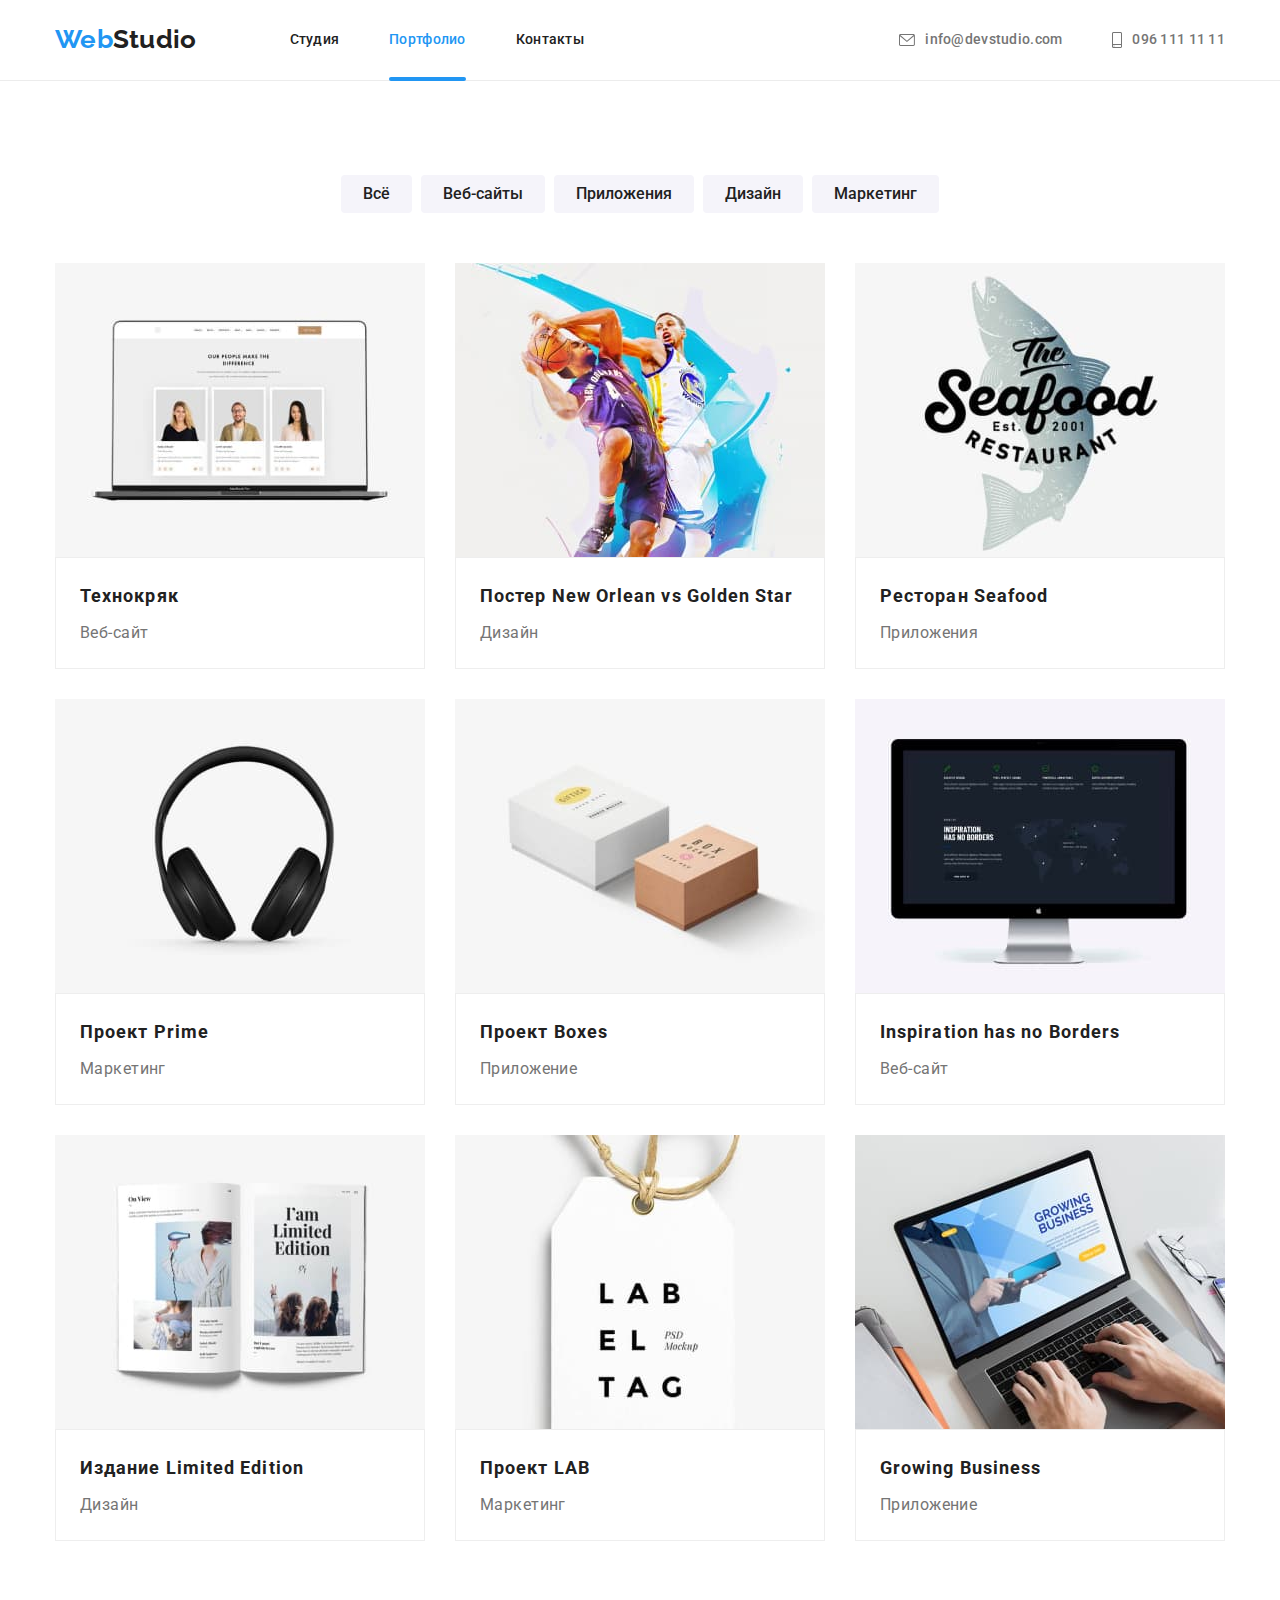
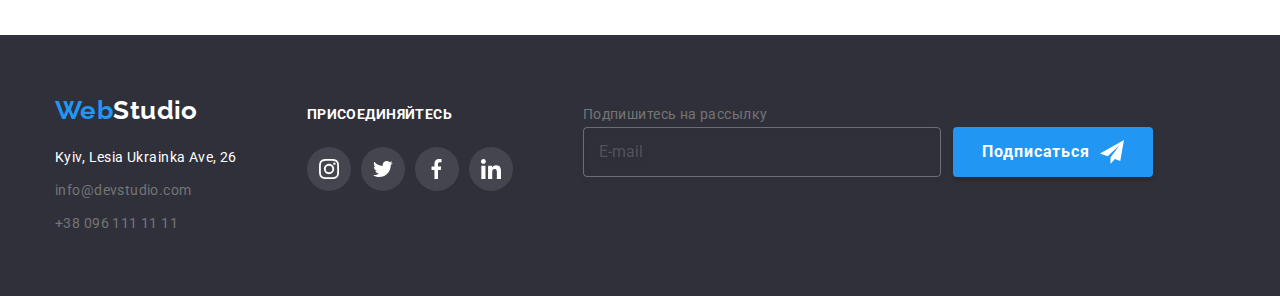
==== portfolio.html @ 970879b2 "Initial commit" ====
<!DOCTYPE html>
<html lang="ru">
  <head>
    <meta charset="UTF-8" />
    <meta http-equiv="X-UA-Compatible" content="IE=edge" />
    <meta name="viewport" content="width=device-width, initial-scale=1.0" />
    <title>Document</title>
    <link
      rel="stylesheet"
      href="https://cdnjs.cloudflare.com/ajax/libs/modern-normalize/1.0.0/modern-normalize.min.css"
    />
    <link
      href="https://fonts.googleapis.com/css2?family=Raleway:wght@700&family=Roboto:wght@400;500;700;900&display=swap"
      rel="stylesheet"
    />
    <link rel="stylesheet" href="./css/style.css" />
  </head>

  <body>
    <!--шапка сайта-->
    <header class="page-header">
      <div class="header-container container">
        <nav class="nav">
          <a href="index.html" class="link logo">Web<span class="logo-studio">Studio</span></a>
          <ul class="list nav-list">
            <li class="nav-list-item"><a href="index.html" class="nav-link link">Студия</a></li>

            <li class="nav-list-item">
              <a href="portfolio.html" class="nav-link link blue">Портфолио</a>
            </li>

            <li class="nav-list-item"><a href="" class="nav-link link">Контакты</a></li>
          </ul>
        </nav>
        <ul class="list contact-list">
          <li class="contact-list-item"><a href="mailto:info@devstudio.com" class="link contact-link"><svg
                class="icon mail-icon">
                <use href="./images/index_logo/symbol-defs.svg#icon-mailbox"></use>
              </svg>
              info@devstudio.com</a></li>
    
          <li class="contact-list-item"><a href="tel:+380961111111" class="link contact-link">
              <svg class="icon tel-icon">
                <use href="./images/index_logo/symbol-defs.svg#icon-smartphone"></use>
              </svg>
              096 111 11 11</a></li>
        </ul>
      </div>
    </header>
    <main>
      <!--главная страница-->
      <section class="filter section">
        <div class="container">
          <h1 class="visually-hidden">Наши работы</h1>
          <ul class="filter-list list">
            <li class="filter-list-item">
              <button type="button" class="filter-button">Всё</button>
            </li>
            <li class="filter-list-item">
              <button type="button" class="filter-button">Веб-сайты</button>
            </li>
            <li class="filter-list-item">
              <button type="button" class="filter-button">Приложения</button>
            </li>
            <li class="filter-list-item">
              <button type="button" class="filter-button">Дизайн</button>
            </li>
            <li class="filter-list-item">
              <button type="button" class="filter-button">Маркетинг</button>
            </li>
          </ul>
          <!--портфолио-->
          <ul class="list portfolio-list card-set">
            <li class="portfolio-item">
             
              <a href="" class="link portfolio-link">
                <div class="project-overlay">
                <img src="./images/macbook_pro.jpg" alt="Технокряк" width="370" height="294" />
                <p class="overlay">Ресурс предлагает комплексные предложения с разным уровнем функционала и сервисов. Все это позволит посетителю получить исчерпывающие сведения о компании или частном лице.

                </p>
                </div>
                <div class="cards-content">
                  <h2 class="portfolio-title">Технокряк</h2>
                  <p class="portfolio-text">Веб-сайт</p>
                </div>
              </a>
            </li>
            <li class="portfolio-item">
              <a href="" class="link portfolio-link"
                >
                <div class="project-overlay">
                <img
                  src="./images/macbook_pro_2.jpg"
                  alt="Постер New Orlean vs Golden Star"
                  width="370"
                  height="294"
                />
                <p class="overlay">1Ресурс предлагает комплексные предложения с разным уровнем функционала и сервисов. Все это позволит посетителю получить исчерпывающие сведения о компании или частном лице.

                </p>
                </div>
                <div class="cards-content">
                  <h2 class="portfolio-title">Постер New Orlean vs Golden Star</h2>
                  <p class="portfolio-text">Дизайн</p>
                </div>
              </a>
            </li>
            <li class="portfolio-item">
              <a href="" class="link portfolio-link"
                ><div class="project-overlay"><img
                  src="./images/macbook_pro_3.jpg"
                  alt="Ресторан Seafood"
                  width="370"
                  height="294"
                /><p class="overlay">2Ресурс предлагает комплексные предложения с разным уровнем функционала и сервисов. Все это позволит посетителю получить исчерпывающие сведения о компании или частном лице.

                </p>
                </div>
                <div class="cards-content">
                  <h2 class="portfolio-title">Ресторан Seafood</h2>
                  <p class="portfolio-text">Приложения</p>
                </div>
              </a>
            </li>
            <li class="portfolio-item">
              <a href="" class="link portfolio-link"
                ><div class="project-overlay"><img
                  src="./images/macbook_pro_4.jpg"
                  alt="Проект Prime"
                  width="370"
                  height="294"
                /><p class="overlay">3Ресурс предлагает комплексные предложения с разным уровнем функционала и сервисов. Все это позволит посетителю получить исчерпывающие сведения о компании или частном лице.

                </p>
                </div>
                <div class="cards-content">
                  <h2 class="portfolio-title">Проект Prime</h2>
                  <p class="portfolio-text">Маркетинг</p>
                </div>
              </a>
            </li>
            <li class="portfolio-item">
              <a href="" class="link portfolio-link"
                ><div class="project-overlay"><img
                  src="./images/macbook_pro_5.jpg"
                  alt="Проект Boxes"
                  width="370"
                  height="294"
                /><p class="overlay">4Ресурс предлагает комплексные предложения с разным уровнем функционала и сервисов. Все это позволит посетителю получить исчерпывающие сведения о компании или частном лице.

                </p>
                </div>
                <div class="cards-content">
                  <h2 class="portfolio-title">Проект Boxes</h2>
                  <p class="portfolio-text">Приложение</p>
                </div>
              </a>
            </li>
            <li class="portfolio-item">
              <a href="" class="link portfolio-link"
                ><div class="project-overlay"><img
                  src="./images/macbook_pro_6.jpg"
                  alt="Inspiration has no Borders"
                  width="370"
                  height="294"
                /><p class="overlay">5Ресурс предлагает комплексные предложения с разным уровнем функционала и сервисов. Все это позволит посетителю получить исчерпывающие сведения о компании или частном лице.

                </p>
                </div>
                <div class="cards-content">
                  <h2 class="portfolio-title">Inspiration has no Borders</h2>
                  <p class="portfolio-text">Веб-сайт</p>
                </div>
              </a>
            </li>
            <li class="portfolio-item">
              <a href="" class="link portfolio-link"
                ><div class="project-overlay"><img
                  src="./images/macbook_pro_7.jpg"
                  alt="Издание Limited Edition"
                  width="370"
                  height="294"
                /><p class="overlay">6Ресурс предлагает комплексные предложения с разным уровнем функционала и сервисов. Все это позволит посетителю получить исчерпывающие сведения о компании или частном лице.

                </p>
                </div>

                <div class="cards-content">
                  <h2 class="portfolio-title">Издание Limited Edition</h2>
                  <p class="portfolio-text">Дизайн</p>
                </div>
              </a>
            </li>
            <li class="portfolio-item">
              <a href="" class="link portfolio-link"
                ><div class="project-overlay">
                <img src="./images/macbook_pro_8.jpg" alt="Проект LAB" width="370" height="294" />
                <p class="overlay">7Ресурс предлагает комплексные предложения с разным уровнем функционала и сервисов. Все это позволит посетителю получить исчерпывающие сведения о компании или частном лице.

                </p>
                </div>
                <div class="cards-content">
                  <h2 class="portfolio-title">Проект LAB</h2>
                  <p class="portfolio-text">Маркетинг</p>
                </div>
              </a>
            </li>
            <li class="portfolio-item">
              <a href="" class="link portfolio-link">
                <div class="project-overlay">
                  <img
                  src="./images/macbook_pro_9.jpg"
                  alt="Growing Business"
                  width="370"
                  height="294"
                /><p class="overlay">8Ресурс предлагает комплексные предложения с разным уровнем функционала и сервисов. Все это позволит посетителю получить исчерпывающие сведения о компании или частном лице.

                </p>
                </div>
                <div class="cards-content">
                  <h2 class="portfolio-title">Growing Business</h2>
                  <p class="portfolio-text">Приложение</p>
                </div>
              </a>
            </li>
          </ul>
        </div>
      </section>
    </main>
    <!--футер-->

    <!--футер-->

    <footer class="footer-section">
      <div class="container">
        <div class="footer-container">
          <div class="footer-adress">
            <a href="index.html" class="logo-footer link logo">Web<span class="logo-studio">Studio</span>
            </a>
            <address class="footer-adress">
              <ul class="adress-list list">
                <li class="adress-item">
                  <a class="link map" href="https://goo.gl/maps/7oPvkChuXzZk7sUt8" target="_blank"
                    rel="noreferrer noopener">Kyiv, Lesia Ukrainka Ave, 26</a>
                </li>
                <li class="adress-item">
                  <a href="mailto:info@devstudio.com" class="link">info@devstudio.com</a>
                </li>
                <li class="adress-item">
                  <a href="tel:+380961111111" class="link">+38 096 111 11 11</a>
                </li>
              </ul>
            </address>
          </div>
          <div class="footer-social-list list">
            <p class="footer-social-title">ПРИСОЕДИНЯЙТЕСЬ</p>
            <ul class="socials list">
              <li class="socials-item">
                <a class="socials-link link" href="" target="_blank" rel="noopener noreferrer" aria-label="instagram">
                  <svg class="footer-socials-icon" width="20px" height="20px">
                    <use href="./images/index_logo/symbol-defs.svg#icon-instagram"></use>
                  </svg>
                </a>
              </li>
              <li class="socials-item">
                <a class="socials-link link" href="" target="_blank" rel="noopener noreferrer" aria-label="twitter">
                  <svg class="footer-socials-icon" width="20" height="20">
                    <use href="./images/index_logo/symbol-defs.svg#icon-twitter"></use>
                  </svg>
                </a>
              </li>
              <li class="socials-item">
                <a class="socials-link link" href="" target="_blank" rel="noopener noreferrer" aria-label="facebook">
                  <svg class="footer-socials-icon" width="20" height="20">
                    <use href="./images/index_logo/symbol-defs.svg#icon-facebook"></use>
                  </svg>
                </a>
              </li>
              <li class="socials-item">
                <a class="socials-link link" href="" target="_blank" rel="noopener noreferrer" aria-label="linkedin">
                  <svg class="footer-socials-icon" width="20" height="20">
                    <use href="./images/index_logo/symbol-defs.svg#icon-linkedin"></use>
                  </svg>
                </a>
              </li>
            </ul>
          </div>
          <div>
            <p class="footer-form-title">Подпишитесь на рассылку</p>
            <form class="footer-form">
              <input type="email" class="footer-form-input" name="email" placeholder="E-mail" required>
              <button class="footer-button hero-button" type="submit">Подписаться
                <svg class="footer-icon-send" width="24px" height="24px" xmlns="http://www.w3.org/2000/svg">
                  <path
                    d="M24 0L0 13.5L7.66994 16.3407L19.5 5.25002L10.5017 17.3896L10.509 17.3923L10.5 17.3896V24.0001L14.8013 18.982L20.2501 21.0001L24 0Z" />
                </svg>
              </button>
            </form>
          </div>
        </div>
      </div>
    </footer>
  </body>
</html>
---- css/style.css ----
:root {
  --color-grey: #757575;
  --color-dark-grey: #212121;
  --color-light-blue: #2196f3;
  --color-white: #ffffff;
  --color-black: #000000;
  --color-footer-font: #2f303a;
  --color-filter-button: #f5f4fa;
  --color-footer-primary: rgba(255, 255, 255, 0.6);
  --color-border: 1px solid #eeeeee;
  --color-head-border: 1px solid #ececec;
  --color-social-links: #afb1b8;
  --color-bg-footer-social-links: rgba(255, 255, 255, 0.1);
  --color-client-border: 1px solid #afb1b8;
  --color-client-bord-hover: 1px solid #2196f3;
  --color-bg-about: rgba(47, 48, 58, 0.8);
  --color-overlay-portfolio: rgba(33, 150, 243, 0.9);
  --color-bg-overlay-modal-window: rgba(0, 0, 0, 0.2);
  --color-bg-hover-button-hero: #188ce8;
  --transition-duration: 250ms;
  --transition-function: cubic-bezier(0.4, 0, 0.2, 1);
  --icon-checked: ;
  --color-placeholder: rgba(117, 117, 117, 0.5);
}

/* transition-property: color, background-color;
  transition-duration: 250ms;
  transition-timing-function: ; */

.visually-hidden {
  position: absolute;
  width: 1px;
  height: 1px;
  margin: -1px;
  border: 0;
  padding: 0;
  white-space: nowrap;
  clip-path: inset(100%);
  clip: rect(0 0 0 0);
  overflow: hidden;
}

h1,
h2,
h3,
h4,
h5,
p {
  margin: 0;
}

ul,
ol {
  padding: 0;
  margin: 0;
}

img {
  display: block;
  max-width: 100%;
  height: auto;
}

.team-item img {
  margin-bottom: 30px;
}

body {
  font-weight: 400;
  font-size: 14px;
  line-height: 1.71;
  letter-spacing: 0.03em;
  color: var(--color-grey);
  font-family: 'Roboto', sans-serif;
}

.page-header {
  font-weight: 500;
  line-height: 1.14;
  letter-spacing: 0.02em;
  background: var(--color-white);
  border-bottom: var(--color-head-border);
}

.page-header .logo {
  margin-right: 93px;
}

.list {
  list-style-type: none;
}

.link {
  color: currentColor;
  text-decoration: none;
}

.container {
  width: 1200px;
  margin: 0 auto;
  padding-right: 15px;
  padding-left: 15px;
}

.section {
  padding-top: 94px;
  padding-bottom: 94px;
}

.nav-list {
  color: var(--color-dark-grey);
  display: flex;
  column-gap: 50px;
}

.nav {
  display: flex;
  align-items: center;
}

.contact-list-item:not(:last-child) {
  margin-right: 50px;
}

.nav-list .blue {
  color: var(--color-light-blue);
}

.logo {
  color: var(--color-light-blue);
  font-family: 'Raleway';
  font-style: normal;
  font-weight: 700;
  font-size: 26px;
  line-height: 1.2;
  /* margin-right: 93px; */
}

.logo-studio {
  color: var(--color-dark-grey);
}

.header-container {
  display: flex;
  align-items: center;
}

.link-container {
  display: flex;
}

.nav-list > .nav-link:not(:last-child) {
  margin-right: 50px;
}

.nav-list .link:hover,
.nav-list .link:focus {
  color: var(--color-light-blue);
}

.contact-list {
  margin-left: auto;
  display: flex;
  align-items: center;
}

.card-set {
  display: flex;
  /* Make a flex container multiline */
  flex-wrap: wrap;
  /* Set gap between rows and columns */
  gap: 30px;
  justify-content: center;
}

.description-item {
  flex-basis: calc((100% - 90px) / 4);
}

.about {
  padding-top: 0;
}

.about-item {
  flex-basis: calc((100% - 60px) / 3);
  position: relative;
}

.filter-list {
  margin-bottom: 50px;
  display: flex;
  column-gap: 9px;
  justify-content: center;
}

.filter-list-item {
  align-items: center;
}

.nav-list .blue::after,
.nav-link:hover::after,
.nav-link:focus::after {
  opacity: 1;
}
.nav-link::after {
  content: '';
  width: 100%;
  height: 4px;
  background-color: var(--color-light-blue);
  border-radius: 2px;
  position: absolute;
  display: block;
  opacity: 0;
  bottom: -1px;
  transition: opacity var(--transition-duration) var(--transition-function);
}

.nav-link {
  position: relative;
}

.nav-link,
.contact-link {
  display: flex;
  justify-content: center;
  padding-top: 32px;
  padding-bottom: 32px;
  align-items: center;
  transition: color var(--transition-duration) var(--transition-function);
}

.contact-link:hover,
.contact-link:focus {
  color: var(--color-light-blue);
}

.hero {
  text-align: center;
  background: var(--color-footer-font);
  padding-top: 200px;
  padding-bottom: 200px;
  background-image: linear-gradient(to right, rgba(47, 48, 58, 0.4), rgba(47, 48, 58, 0.4)),
    url(../images/index_logo/header-img.jpg);
  max-width: 1600px;
  height: 600px;
  margin-left: auto;
  margin-right: auto;
  background-repeat: no-repeat;
  background-size: cover;
  background-position: center;
}

.hero-title {
  font-weight: 900;
  font-size: 44px;
  line-height: 1.36;
  letter-spacing: 0.06em;
  text-transform: uppercase;

  color: var(--color-white);
  width: 642px;
  margin-left: auto;
  margin-right: auto;
  margin-bottom: 40px;
}

.hero-button {
  display: flex;
  justify-content: center;
  align-items: center;
  margin-left: auto;
  margin-right: auto;
  min-width: 200px;
  padding: 10px 32px;
  font-weight: 700;
  font-size: 16px;
  line-height: 1.875;
  letter-spacing: 0.06em;
  background: var(--color-light-blue);
  color: var(--color-white);
  box-shadow: 0px 4px 4px rgba(0, 0, 0, 0.15);
  border-radius: 4px;
  border: none;
  cursor: pointer;
  transition: background-color var(--transition-duration) var(--transition-function);
}

.hero-button:hover,
.hero-button:focus {
  background-color: var(--color-bg-hover-button-hero);
  outline: none;
}
/* Модальное окно */
.backdrop {
  position: fixed;
  top: 0;
  left: 0;
  width: 100%;
  height: 100%;
  background: var(--color-bg-overlay-modal-window);
  display: flex;
  align-items: center;
  justify-content: center;
  transition: opacity var(--transition-duration) var(--transition-function),
    visibility var(--transition-duration) var(--transition-function);
}

.modal {
  position: relative;
  z-index: 2;
  /* width: 528px;
  height: 581px; */
  background: var(--color-white);
  box-shadow: 0px 1px 3px rgba(0, 0, 0, 0.12), 0px 1px 1px rgba(0, 0, 0, 0.14),
    0px 2px 1px rgba(0, 0, 0, 0.2);
  border-radius: 4px;
  transition: transform var(--transition-duration) var(--transition-function);
  display: block;
  padding: 40px;
}
.backdrop.is-hidden .modal {
  transform: scale(0);
}

.modal-close-button {
  position: absolute;
  right: 8px;
  top: 8px;
  background: var(--color-white);
  border: none;
  display: flex;
  align-items: center;
  justify-content: center;
  opacity: 0.7;
  cursor: pointer;
  padding: 0;
}

.is-hidden {
  opacity: 0;
  visibility: hidden;
  pointer-events: none;
}

.modal-close-button:hover .close-button-cross,
.modal-close-button:focus .close-button-cross 
{
  fill: var(--color-light-blue);
}

/* разметка модального окна */
.register-form-group {
  margin-bottom: 20px;
}

.form-title {
  display: block;
  margin-bottom: 12px;
  text-align: center;
  font-weight: 700;
  font-size: 20px;
  line-height: 23px;
  color: var(--color-dark-grey);
}
.form-input {
  width: 100%;
  height: 40px;
  padding: 10px;
  padding-left: 42px;
  margin: 0;
  background: var(--color-white);
  border: 1px solid rgba(33, 33, 33, 0.2);
  border-radius: 4px;
  resize: none;
  outline: transparent;
  transition: border var(--transition-duration) var(--transition-function),
  fill var(--transition-duration) var(--transition-function);
}

.form-input:focus,
.form-input:hover {
  border-color: var(--color-light-blue);
  cursor: pointer;
}
.form-input:focus + .register-form-icon,
.form-input:hover + .register-form-icon {
  fill: var(--color-light-blue);
}

.text-input {
  height: 120px;
  padding: 12px 16px;
  position: relative;
  font-weight: 400;
font-size: 12px;
line-height: 14px;
letter-spacing: 0.01em;
}

::-webkit-input-placeholder { /* WebKit browsers */
  color: var(--color-placeholder)
}


.form-label {
  transition: transform var(--transition-duration) var(--transition-function);
  font-size: 12px;
  line-height: calc(14 / 12);
  /* identical to box height */
  letter-spacing: 0.01em;
  margin-bottom: 4px;
  
}

.form-block {
  position: relative;
}
.modal-svg {
  background-color: var(--color-bg-hover-button-hero);
}



.form-field {
  display: flex;
  flex-direction: column;
}

.form-field:not(:last-child) {
  margin-bottom: 10px;
}
.register-form-icon {
  position: absolute;
  top: 50%;
  transform: translateY(-50%);
  left: 12px;
}

/* чекбокс */

.label-checkbox {
  margin-bottom: 20px;
  display: flex;
  justify-content: center;
  align-items: center;
  gap: 8px;
  align-content: center;
  cursor: pointer;
}



.checkbox:checked + .checkbox-icon {
  width: 16px;
  height: 15px;
  background-image: url(../js/img_modal/icon-check.svg);
  background-color: var(--color-light-blue);
  border-color: var(--color-light-blue);
  background-size: contain;
}

.checkbox:hover + .checkbox-icon,
.checkbox:focus + .checkbox-icon {
  border-color: var(--color-light-blue);
transition: border-color var(--transition-duration) var(--transition-function);
}

.checkbox {
  -webkit-appearance: none;
  -moz-appearance: none;
  appearance: none;

  /* position: absolute; */
}

.checkbox-icon {
  display: block;
  height: 15px;
  width: 16px;
  border: 2px solid var(--color-dark-grey);
  border-radius: 4px;
}
.checkbox-span .blue {
  color: var(--color-light-blue);
}

/* конец модального окна */

.description-title {
  font-weight: 700;
  font-size: 14px;
  line-height: 1.14;
  text-transform: uppercase;
  color: var(--color-black);
  margin-bottom: 10px;
}

.section-title {
  margin-bottom: 50px;
  font-weight: 700;
  font-size: 36px;
  line-height: 1.16;
  color: var(--color-dark-grey);
  text-align: center;
}

.about-card {
  width: 100%;
  position: absolute;
  bottom: 0;
  left: 0;
  width: 100%;
  font-weight: 700;
  background-color: var(--color-bg-about);
  line-height: 16px;
  text-align: center;
  text-transform: uppercase;
  color: var(--color-white);
  padding: 27px;
}

.team-item {
  box-shadow: 0px 1px 3px rgba(0, 0, 0, 0.12), 0px 1px 1px rgba(0, 0, 0, 0.14),
    0px 2px 1px rgba(0, 0, 0, 0.2);
  border-radius: 0px 0px 4px 4px;
  background-color: var(--color-white);
  flex-basis: calc((100% - 90px) / 4);
  padding-bottom: 30px;
}

.team {
  background: var(--color-filter-button);
}

.team-name {
  font-weight: 500;
  font-size: 16px;
  line-height: 1.19;
  /* identical to box height */
  text-align: center;
  color: var(--color-dark-grey);
  margin-bottom: 10px;
}

.team-work {
  text-align: center;
  font-size: 16px;
  line-height: 1.19;
  /* identical to box height */
  margin-bottom: 16px;
}

.team-about {
  align-items: center;
  background-color: var(--color-white);
  border-radius: 0px 0px 4px 4px;
  padding: 0;
  margin: 0;
}

.adress-item:hover,
.adress-item:focus {
  color: var(--color-light-blue);
}

.adress-item:not(:last-child) {
  margin-bottom: 9px;
}

.adress-item {
  transition: color var(--transition-duration) var(--transition-function);
}

/* футер */

.map {
  color: var(--color-white);
  transition: color var(--transition-duration) var(--transition-function);
}

.map:hover,
.map:focus {
  color: var(--color-light-blue);
}

.footer-section {
  background: var(--color-footer-font);
  padding-top: 60px;
  padding-bottom: 60px;
}

.footer-section .logo-studio {
  color: var(--color-white);
}

/* инпут футер */

.footer-form {

  display: flex;
}



.footer-form-input {
  min-width: 358px;
  color: var(--color-white);
  margin-right: 12px;
  padding: 15px;
  font-size: 16px;
  background-color: transparent;
  border: 1px solid rgba(255, 255, 255, 0.3);
  filter: drop-shadow(0px 4px 4px rgba(0, 0, 0, 0.15));
  border-radius: 4px;
}

.footer-icon-send {
  fill: currentColor;
}

.footer-button {
  display: flex;
  padding: 10px 29px;
  justify-content: center;
  align-items: center;
  gap: 10px;
}
/* портфолио */
.filter-button {
  font-family: 'Roboto';
  font-style: normal;
  font-weight: 500;
  font-size: 16px;
  line-height: 1.62;
  background: var(--color-filter-button);
  color: var(--color-dark-grey);
  cursor: pointer;
  outline: none;
  border: none;
  padding: 6px 22px;
  height: 38px;
  border-radius: 4px;
  transition: color var(--transition-duration) var(--transition-function),
    box-shadow var(--transition-duration) var(--transition-function),
    background-color var(--transition-duration) var(--transition-function);
}

.filter-button:hover,
.filter-button:focus {
  background-color: var(--color-light-blue);
  color: var(--color-filter-button);
  box-shadow: 0px 3px 1px rgba(0, 0, 0, 0.1), 0px 1px 2px rgba(0, 0, 0, 0.08),
    0px 2px 2px rgba(0, 0, 0, 0.12);
  outline: none;
  /* shadow-middle */
}

.container .logo-footer {
  margin-bottom: 20px;
  display: inline-block;
}

.footer-adress {
  font-style: normal;
  white-space: nowrap;
}

.portfolio-list {
  font-size: 16px;
  line-height: 1.87;
  /* identical to box height, or 188% */
}
.portfolio-link {
  display: inline-block;
  transition: box-shadow var(--transition-duration) var(--transition-function);
  outline: none;
}
.project-overlay {
  position: relative;
  overflow: hidden;
}
.overlay {
  position: absolute;
  bottom: 0;
  right: 0;
  width: 100%;
  height: 100%;
  color: var(--color-white);
  font-size: 18px;
  line-height: 28px;
  /* or 156% */
  letter-spacing: 0.03em;
  background-color: var(--color-overlay-portfolio);
  transform: translatey(100%);
  transition: transform 250ms ease;
  padding: 63px 24px;
  opacity: 0;
}

.portfolio-link:hover .overlay,
.portfolio-link:focus .overlay {
  transform: translatex(0);
  opacity: 1;
}
.portfolio-item {
  flex-basis: calc((100% - 60px) / 3);
}

.portfolio-link:hover,
.portfolio-link:focus {
  box-shadow: 0px 1px 1px rgba(0, 0, 0, 0.12), 0px 4px 4px rgba(0, 0, 0, 0.06),
    1px 4px 6px rgba(0, 0, 0, 0.16);
}

.portfolio-title {
  font-weight: 700;
  font-size: 18px;
  line-height: 2;
  /* identical to box height, or 200% */
  letter-spacing: 0.06em;
  color: var(--color-dark-grey);
  margin-bottom: 4px;
}

.cards-content {
  padding: 20px 24px;
  border: var(--color-border);
}

/*----- описание логотипов---- */
.mail-icon {
  width: 16px;
  height: 12px;
}

.icon:hover {
  fill: currentColor;
}

.tel-icon {
  width: 10px;
  height: 16px;
}

.contact-list .icon {
  fill: currentColor;
  margin-right: 10px;
}

.description-icon {
  display: flex;
  height: 120px;
  background-color: var(--color-filter-button);
  border-radius: 4px;
  column-gap: 30px;
  margin-bottom: 30px;
  justify-content: center;
  align-items: center;
}

.description-icon .icon {
  height: 70px;
  width: 70px;
  justify-self: center;
}

/**|=======
   |социальные 
   |=======
*/
.socials {
  display: flex;
  align-items: center;
  justify-content: center;
  gap: 10px;
}

.socials-link {
  display: flex;
  align-items: center;
  justify-content: center;
  width: 44px;
  height: 44px;
  background-color: var(--color-white);
  border-radius: 50%;
  outline: none;
  transition: background-color var(--transition-duration) var(--transition-function);
}

.socials-icon {
  fill: var(--color-social-links);
  transition: background-color var(--transition-duration) var(--transition-function),
    fill var(--transition-duration) var(--transition-function);
}

.socials-link:hover,
.socials-link:focus,
.socials-link:active {
  background-color: var(--color-light-blue);
}

.socials-link:hover .socials-icon,
.socials-link:active .socials-icon,
.socials-link:focus .socials-icon {
  fill: var(--color-white);
}

.footer-social-title {
  color: var(--color-white);
  margin-bottom: 20px;
  font-weight: 700;
  text-transform: uppercase;
}

.footer-container {
  display: flex;
 gap: 70px;
 align-items: baseline;
}
.footer-subscribe {
  margin-left: auto; 
}

.footer-socials-icon {
  fill: var(--color-white);
}
.footer-section .socials-link {
  background-color: var(--color-bg-footer-social-links);
}

.footer-section .socials-link:hover,
.footer-section .socials-link:focus {
  background-color: var(--color-light-blue);
}

.client-list {
  display: flex;
  align-items: center;
  justify-content: center;
  gap: 30px;
}
.client-logo-item {
  flex-basis: calc((100% - 150px) / 6);
}
.client-link {
  display: flex;
  align-items: center;
  justify-content: center;
  height: 92px;
  border: var(--color-client-border);
  outline: none;
  border-radius: 4px;
  cursor: pointer;
  transition: border var(--transition-duration) var(--transition-function),
    fill var(--transition-duration) var(--transition-function);
}

.socials-icon-logo {
  fill: var(--color-social-links);
  transition: fill var(--transition-duration) var(--transition-function);
}

.client-link:hover,
.client-link:focus {
  border: var(--color-client-bord-hover);
}

.client-link:hover .socials-icon-logo,
.client-link:focus .socials-icon-logo {
  fill: var(--color-light-blue);
}
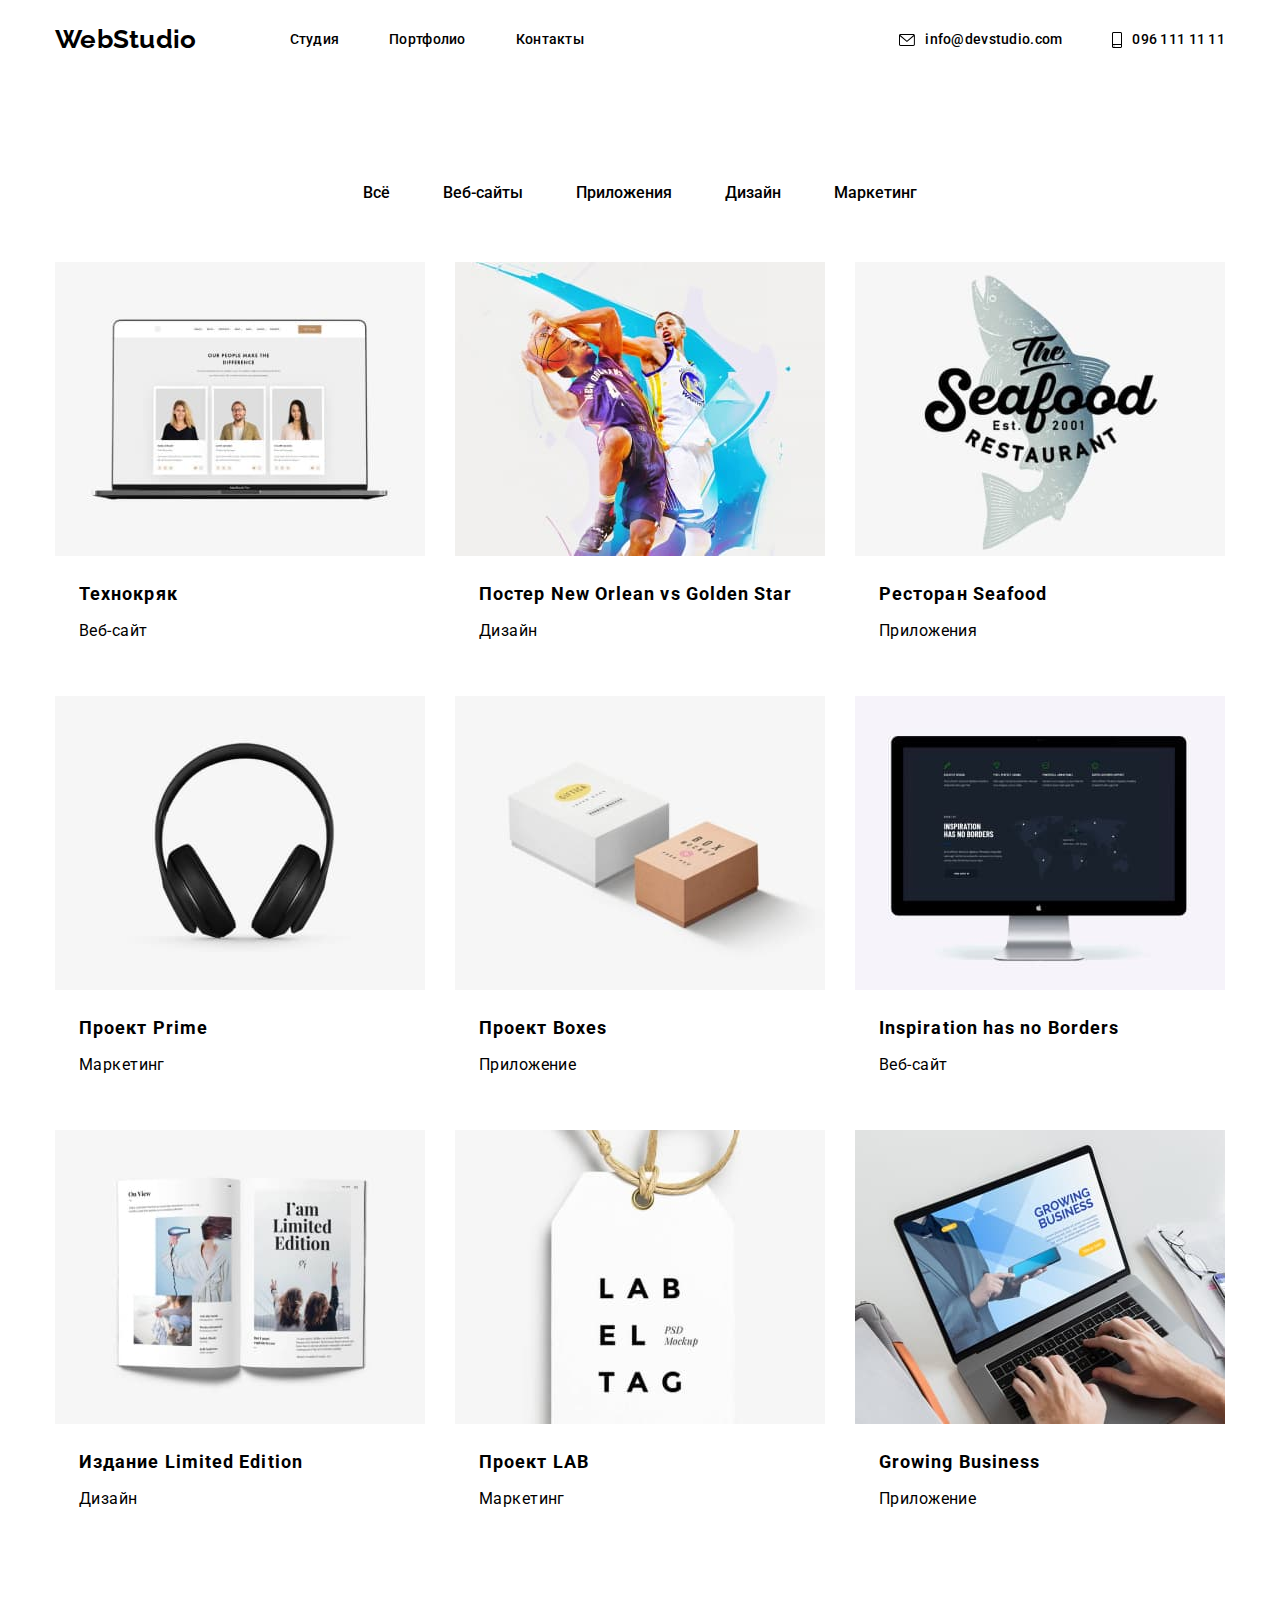
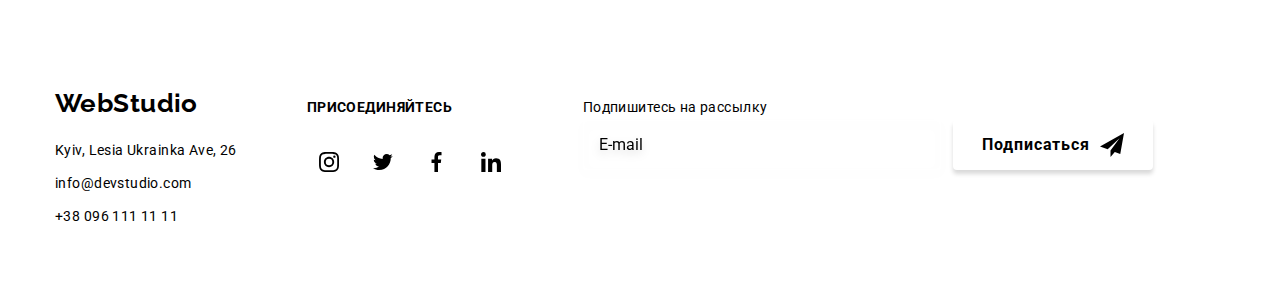
==== commit 062ba5e9: "SCSS!" ====
--- a/portfolio.html
+++ b/portfolio.html
@@ -1,57 +1,54 @@
 <!DOCTYPE html>
 <html lang="ru">
-  <head>
-    <meta charset="UTF-8" />
-    <meta http-equiv="X-UA-Compatible" content="IE=edge" />
-    <meta name="viewport" content="width=device-width, initial-scale=1.0" />
-    <title>Document</title>
-    <link
-      rel="stylesheet"
-      href="https://cdnjs.cloudflare.com/ajax/libs/modern-normalize/1.0.0/modern-normalize.min.css"
-    />
-    <link
-      href="https://fonts.googleapis.com/css2?family=Raleway:wght@700&family=Roboto:wght@400;500;700;900&display=swap"
-      rel="stylesheet"
-    />
-    <link rel="stylesheet" href="./css/style.css" />
-  </head>
-
-  <body>
-    <!--шапка сайта-->
-    <header class="page-header">
-      <div class="header-container container">
-        <nav class="nav">
-          <a href="index.html" class="link logo">Web<span class="logo-studio">Studio</span></a>
-          <ul class="list nav-list">
-            <li class="nav-list-item"><a href="index.html" class="nav-link link">Студия</a></li>
-
-            <li class="nav-list-item">
-              <a href="portfolio.html" class="nav-link link blue">Портфолио</a>
-            </li>
-
-            <li class="nav-list-item"><a href="" class="nav-link link">Контакты</a></li>
-          </ul>
-        </nav>
-        <ul class="list contact-list">
-          <li class="contact-list-item"><a href="mailto:info@devstudio.com" class="link contact-link"><svg
-                class="icon mail-icon">
-                <use href="./images/index_logo/symbol-defs.svg#icon-mailbox"></use>
-              </svg>
-              info@devstudio.com</a></li>
-    
-          <li class="contact-list-item"><a href="tel:+380961111111" class="link contact-link">
-              <svg class="icon tel-icon">
-                <use href="./images/index_logo/symbol-defs.svg#icon-smartphone"></use>
-              </svg>
-              096 111 11 11</a></li>
-        </ul>
-      </div>
-    </header>
+
+<head>
+  <meta charset="UTF-8" />
+  <meta http-equiv="X-UA-Compatible" content="IE=edge" />
+  <meta name="viewport" content="width=device-width, initial-scale=1.0" />
+  <title>Document</title>
+  <link rel="stylesheet"
+    href="https://cdnjs.cloudflare.com/ajax/libs/modern-normalize/1.0.0/modern-normalize.min.css" />
+  <link href="https://fonts.googleapis.com/css2?family=Raleway:wght@700&family=Roboto:wght@400;500;700;900&display=swap"
+    rel="stylesheet" />
+  <link rel="stylesheet" href="./css/main.min.css" />
+</head>
+
+<!--шапка сайта-->
+<header class="header">
+  <div class="header__container container">
+    <nav class="nav">
+
+      <a href="index.html" class="link logo">Web<span class="logo-studio">Studio</span></a>
+      <ul class="list nav__list">
+
+        <li class="nav__list-item"><a href="index.html" class="nav__link link ">Студия</a></li>
+
+        <li class="nav__list-item"><a href="portfolio.html" class="nav__link link blue">Портфолио</a></li>
+
+        <li class="nav__list-item"><a href="" class="nav__link link">Контакты</a></li>
+      </ul>
+    </nav>
+    <ul class="list contacts">
+      <li class="contacts__item"><a href="mailto:info@devstudio.com" class="link contacts__link"><svg
+            class="icon mail__icon">
+            <use href="./images/index_logo/symbol-defs.svg#icon-mailbox"></use>
+          </svg>
+          info@devstudio.com</a></li>
+
+      <li class="contacts__item"><a href="tel:+380961111111" class="link contacts__link">
+          <svg class="icon tel__icon">
+            <use href="./images/index_logo/symbol-defs.svg#icon-smartphone"></use>
+          </svg>
+          096 111 11 11</a></li>
+    </ul>
+
+  </div>
+</header>
     <main>
       <!--главная страница-->
       <section class="filter section">
         <div class="container">
-          <h1 class="visually-hidden">Наши работы</h1>
+          <h1 class="hidden-title">Наши работы</h1>
           <ul class="filter-list list">
             <li class="filter-list-item">
               <button type="button" class="filter-button">Всё</button>
--- a/css/main.min.css
+++ b/css/main.min.css
@@ -0,0 +1 @@
+h1,h2,h3,h4,h5,p{margin:0}ul,ol{padding:0;margin:0}img{display:block;max-width:100%;height:auto}.list{list-style-type:none}.link{color:currentColor;text-decoration:none}body{font-weight:400;font-size:14px;line-height:1.71;letter-spacing:.03em;color:var(--color-grey);font-family:"Roboto",sans-serif}.hero{text-align:center;background:var(--color-footer-font);padding-top:200px;padding-bottom:200px;background-image:-webkit-gradient(linear, left top, right top, from(rgba(47, 48, 58, 0.4)), to(rgba(47, 48, 58, 0.4))),url(../images/index_logo/header-img.jpg);background-image:linear-gradient(to right, rgba(47, 48, 58, 0.4), rgba(47, 48, 58, 0.4)),url(../images/index_logo/header-img.jpg);max-width:1600px;height:600px;margin-left:auto;margin-right:auto;background-repeat:no-repeat;background-size:cover;background-position:center}.hero-title{font-weight:900;font-size:44px;line-height:1.36;letter-spacing:.06em;text-transform:uppercase;color:var(--color-white);width:642px;margin-left:auto;margin-right:auto;margin-bottom:40px}.hidden-title{position:absolute;width:1px;height:1px;margin:-1px;border:0;padding:0;white-space:nowrap;-webkit-clip-path:inset(100%);clip-path:inset(100%);clip:rect(0 0 0 0);overflow:hidden}.description-title{font-weight:700;font-size:14px;line-height:1.14;text-transform:uppercase;color:var(--color-black);margin-bottom:10px}.portfolio-title{font-weight:700;font-size:18px;line-height:2;letter-spacing:.06em;color:var(--color-dark-grey);margin-bottom:4px}.footer-social-title{color:var(--color-white);margin-bottom:20px;font-weight:700;text-transform:uppercase}.is-hidden{opacity:0;visibility:hidden;pointer-events:none}.section{padding-top:94px;padding-bottom:94px}.section-title{margin-bottom:50px;font-weight:700;font-size:36px;line-height:1.16;color:var(--color-dark-grey);text-align:center}.footer-section{background:var(--color-footer-font);padding-top:60px;padding-bottom:60px}.container{width:1200px;margin:0 auto;padding-right:15px;padding-left:15px}.header__container{display:-webkit-box;display:-ms-flexbox;display:flex;-webkit-box-align:center;-ms-flex-align:center;align-items:center}.link-container{display:-webkit-box;display:-ms-flexbox;display:flex}.card-set{display:-webkit-box;display:-ms-flexbox;display:flex;-ms-flex-wrap:wrap;flex-wrap:wrap;gap:30px;-webkit-box-pack:center;-ms-flex-pack:center;justify-content:center}.card-set__item{-ms-flex-preferred-size:calc((100% - 150px)/6);flex-basis:calc((100% - 150px)/6)}.portfolio-list{font-size:16px;line-height:1.87}.portfolio-link{display:inline-block;-webkit-transition:-webkit-box-shadow var(--transition-duration) var(--transition-function);transition:-webkit-box-shadow var(--transition-duration) var(--transition-function);transition:box-shadow var(--transition-duration) var(--transition-function);transition:box-shadow var(--transition-duration) var(--transition-function), -webkit-box-shadow var(--transition-duration) var(--transition-function);outline:none}.cards-content{padding:20px 24px;border:var(--color-border)}.backdrop{position:fixed;top:0;left:0;width:100%;height:100%;background:var(--color-bg-overlay-modal-window);display:-webkit-box;display:-ms-flexbox;display:flex;-webkit-box-align:center;-ms-flex-align:center;align-items:center;-webkit-box-pack:center;-ms-flex-pack:center;justify-content:center;-webkit-transition:opacity var(--transition-duration) var(--transition-function),visibility var(--transition-duration) var(--transition-function);transition:opacity var(--transition-duration) var(--transition-function),visibility var(--transition-duration) var(--transition-function)}.form-title{display:block;margin-bottom:12px;text-align:center;font-weight:700;font-size:20px;line-height:23px;color:var(--color-dark-grey)}.modal{position:relative;z-index:2;background:var(--color-white);-webkit-box-shadow:0px 1px 3px rgba(0,0,0,.12),0px 1px 1px rgba(0,0,0,.14),0px 2px 1px rgba(0,0,0,.2);box-shadow:0px 1px 3px rgba(0,0,0,.12),0px 1px 1px rgba(0,0,0,.14),0px 2px 1px rgba(0,0,0,.2);border-radius:4px;-webkit-transition:-webkit-transform var(--transition-duration) var(--transition-function);transition:-webkit-transform var(--transition-duration) var(--transition-function);transition:transform var(--transition-duration) var(--transition-function);transition:transform var(--transition-duration) var(--transition-function), -webkit-transform var(--transition-duration) var(--transition-function);display:block;padding:40px}.backdrop.is-hidden .modal{-webkit-transform:scale(0);transform:scale(0)}.modal-svg{background-color:var(--color-bg-hover-button-hero)}.adress-item:hover,.adress-item:focus{color:var(--color-light-blue)}.adress-item:not(:last-child){margin-bottom:9px}.adress-item{-webkit-transition:color var(--transition-duration) var(--transition-function);transition:color var(--transition-duration) var(--transition-function)}.hero-button{display:-webkit-box;display:-ms-flexbox;display:flex;-webkit-box-pack:center;-ms-flex-pack:center;justify-content:center;-webkit-box-align:center;-ms-flex-align:center;align-items:center;margin-left:auto;margin-right:auto;min-width:200px;padding:10px 32px;font-weight:700;font-size:16px;line-height:1.875;letter-spacing:.06em;background:var(--color-light-blue);color:var(--color-white);-webkit-box-shadow:0px 4px 4px rgba(0,0,0,.15);box-shadow:0px 4px 4px rgba(0,0,0,.15);border-radius:4px;border:none;cursor:pointer;-webkit-transition:background-color var(--transition-duration) var(--transition-function);transition:background-color var(--transition-duration) var(--transition-function)}.hero-button:hover,.hero-button:focus{background-color:var(--color-bg-hover-button-hero);outline:none}.filter-button{font-family:"Roboto";font-style:normal;font-weight:500;font-size:16px;line-height:1.62;background:var(--color-filter-button);color:var(--color-dark-grey);cursor:pointer;outline:none;border:none;padding:6px 22px;height:38px;border-radius:4px;-webkit-transition:color var(--transition-duration) var(--transition-function),background-color var(--transition-duration) var(--transition-function),-webkit-box-shadow var(--transition-duration) var(--transition-function);transition:color var(--transition-duration) var(--transition-function),background-color var(--transition-duration) var(--transition-function),-webkit-box-shadow var(--transition-duration) var(--transition-function);transition:color var(--transition-duration) var(--transition-function),box-shadow var(--transition-duration) var(--transition-function),background-color var(--transition-duration) var(--transition-function);transition:color var(--transition-duration) var(--transition-function),box-shadow var(--transition-duration) var(--transition-function),background-color var(--transition-duration) var(--transition-function),-webkit-box-shadow var(--transition-duration) var(--transition-function)}.filter-button:hover,.filter-button:focus{background-color:var(--color-light-blue);color:var(--color-filter-button);-webkit-box-shadow:0px 3px 1px rgba(0,0,0,.1),0px 1px 2px rgba(0,0,0,.08),0px 2px 2px rgba(0,0,0,.12);box-shadow:0px 3px 1px rgba(0,0,0,.1),0px 1px 2px rgba(0,0,0,.08),0px 2px 2px rgba(0,0,0,.12);outline:none}.modal-close-button{position:absolute;right:8px;top:8px;background:var(--color-white);border:none;display:-webkit-box;display:-ms-flexbox;display:flex;-webkit-box-align:center;-ms-flex-align:center;align-items:center;-webkit-box-pack:center;-ms-flex-pack:center;justify-content:center;opacity:.7;cursor:pointer;padding:0}.modal-close-button:hover .close-button-cross,.modal-close-button:focus .close-button-cross{fill:var(--color-light-blue)}.footer-button{display:-webkit-box;display:-ms-flexbox;display:flex;padding:10px 29px;-webkit-box-pack:center;-ms-flex-pack:center;justify-content:center;-webkit-box-align:center;-ms-flex-align:center;align-items:center;gap:10px}.label-checkbox{margin-bottom:20px;display:-webkit-box;display:-ms-flexbox;display:flex;-webkit-box-pack:center;-ms-flex-pack:center;justify-content:center;-webkit-box-align:center;-ms-flex-align:center;align-items:center;gap:8px;-ms-flex-line-pack:center;align-content:center;cursor:pointer}.checkbox:checked+.checkbox-icon{width:16px;height:15px;background-image:url(../js/img_modal/icon-check.svg);background-color:var(--color-light-blue);border-color:var(--color-light-blue);background-size:contain}.checkbox:hover+.checkbox-icon,.checkbox:focus+.checkbox-icon{border-color:var(--color-light-blue);-webkit-transition:border-color var(--transition-duration) var(--transition-function);transition:border-color var(--transition-duration) var(--transition-function)}.checkbox{-webkit-appearance:none;-moz-appearance:none;appearance:none}.checkbox-icon{display:block;height:15px;width:16px;border:2px solid var(--color-dark-grey);border-radius:4px}.checkbox-span .blue{color:var(--color-light-blue)}.client-list{display:-webkit-box;display:-ms-flexbox;display:flex;-webkit-box-align:center;-ms-flex-align:center;align-items:center;-webkit-box-pack:center;-ms-flex-pack:center;justify-content:center;gap:30px}.client-link{display:-webkit-box;display:-ms-flexbox;display:flex;-webkit-box-align:center;-ms-flex-align:center;align-items:center;-webkit-box-pack:center;-ms-flex-pack:center;justify-content:center;height:92px;border:var(--color-client-border);outline:none;border-radius:4px;cursor:pointer;-webkit-transition:border var(--transition-duration) var(--transition-function),fill var(--transition-duration) var(--transition-function);transition:border var(--transition-duration) var(--transition-function),fill var(--transition-duration) var(--transition-function)}.team-item{-webkit-box-shadow:0px 1px 3px rgba(0,0,0,.12),0px 1px 1px rgba(0,0,0,.14),0px 2px 1px rgba(0,0,0,.2);box-shadow:0px 1px 3px rgba(0,0,0,.12),0px 1px 1px rgba(0,0,0,.14),0px 2px 1px rgba(0,0,0,.2);border-radius:0px 0px 4px 4px;background-color:var(--color-white);-ms-flex-preferred-size:calc((100% - 90px)/4);flex-basis:calc((100% - 90px)/4);padding-bottom:30px}.contacts{margin-left:auto;display:-webkit-box;display:-ms-flexbox;display:flex;-webkit-box-align:center;-ms-flex-align:center;align-items:center}.contacts__link:hover,.contacts__link:focus{color:var(--color-light-blue)}.contacts__item:not(:last-child){margin-right:50px}.mail__icon{width:16px;height:12px}.icon:hover{fill:currentColor}.tel__icon{width:10px;height:16px}.contacts .icon{fill:currentColor;margin-right:10px}.description-icon{display:-webkit-box;display:-ms-flexbox;display:flex;height:120px;background-color:var(--color-filter-button);border-radius:4px;-webkit-column-gap:30px;-moz-column-gap:30px;column-gap:30px;margin-bottom:30px;-webkit-box-pack:center;-ms-flex-pack:center;justify-content:center;-webkit-box-align:center;-ms-flex-align:center;align-items:center}.description-icon .icon{height:70px;width:70px;justify-self:center}.logo{color:var(--color-light-blue);font-family:"Raleway";font-style:normal;font-weight:700;font-size:26px;line-height:1.2}.logo-studio{color:var(--color-dark-grey)}.footer-section .logo-studio{color:var(--color-white)}.container .logo-footer{margin-bottom:20px;display:inline-block}.socials-icon-logo{fill:var(--color-social-links);-webkit-transition:fill var(--transition-duration) var(--transition-function);transition:fill var(--transition-duration) var(--transition-function)}.client-link:hover .socials-icon-logo,.client-link:focus .socials-icon-logo{fill:var(--color-light-blue)}.map{color:var(--color-white);-webkit-transition:color var(--transition-duration) var(--transition-function);transition:color var(--transition-duration) var(--transition-function)}.map:hover,.map:focus{color:var(--color-light-blue)}.nav{display:-webkit-box;display:-ms-flexbox;display:flex;-webkit-box-align:center;-ms-flex-align:center;align-items:center}.nav__list{color:var(--color-dark-grey);display:-webkit-box;display:-ms-flexbox;display:flex;-webkit-column-gap:50px;-moz-column-gap:50px;column-gap:50px}.nav__list .blue{color:var(--color-light-blue)}.nav__list>.nav__link:not(:last-child){margin-right:50px}.nav__list .link:hover,.nav__list .link:focus{color:var(--color-light-blue)}.nav__list .blue::after,.nav__link:hover::after,.nav__link:focus::after{opacity:1}.nav__link::after{content:"";width:100%;height:4px;background-color:var(--color-light-blue);border-radius:2px;position:absolute;display:block;opacity:0;bottom:-1px;-webkit-transition:opacity var(--transition-duration) var(--transition-function);transition:opacity var(--transition-duration) var(--transition-function)}.nav__link{position:relative}.nav__link,.contacts__link{display:-webkit-box;display:-ms-flexbox;display:flex;-webkit-box-pack:center;-ms-flex-pack:center;justify-content:center;padding-top:32px;padding-bottom:32px;-webkit-box-align:center;-ms-flex-align:center;align-items:center;-webkit-transition:color var(--transition-duration) var(--transition-function);transition:color var(--transition-duration) var(--transition-function)}.project-overlay{position:relative;overflow:hidden}.overlay{position:absolute;bottom:0;right:0;width:100%;height:100%;color:var(--color-white);font-size:18px;line-height:28px;letter-spacing:.03em;background-color:var(--color-overlay-portfolio);-webkit-transform:translatey(100%);transform:translatey(100%);-webkit-transition:-webkit-transform 250ms ease;transition:-webkit-transform 250ms ease;transition:transform 250ms ease;transition:transform 250ms ease, -webkit-transform 250ms ease;padding:63px 24px;opacity:0}.portfolio-link:hover .overlay,.portfolio-link:focus .overlay{-webkit-transform:translatex(0);transform:translatex(0);opacity:1}.portfolio-item{-ms-flex-preferred-size:calc((100% - 60px)/3);flex-basis:calc((100% - 60px)/3)}.portfolio-link:hover,.portfolio-link:focus{-webkit-box-shadow:0px 1px 1px rgba(0,0,0,.12),0px 4px 4px rgba(0,0,0,.06),1px 4px 6px rgba(0,0,0,.16);box-shadow:0px 1px 1px rgba(0,0,0,.12),0px 4px 4px rgba(0,0,0,.06),1px 4px 6px rgba(0,0,0,.16)}.socials{display:-webkit-box;display:-ms-flexbox;display:flex;-webkit-box-align:center;-ms-flex-align:center;align-items:center;-webkit-box-pack:center;-ms-flex-pack:center;justify-content:center;gap:10px}.socials-link{display:-webkit-box;display:-ms-flexbox;display:flex;-webkit-box-align:center;-ms-flex-align:center;align-items:center;-webkit-box-pack:center;-ms-flex-pack:center;justify-content:center;width:44px;height:44px;background-color:var(--color-white);border-radius:50%;outline:none;-webkit-transition:background-color var(--transition-duration) var(--transition-function);transition:background-color var(--transition-duration) var(--transition-function)}.socials-icon{fill:var(--color-social-links);-webkit-transition:background-color var(--transition-duration) var(--transition-function),fill var(--transition-duration) var(--transition-function);transition:background-color var(--transition-duration) var(--transition-function),fill var(--transition-duration) var(--transition-function)}.socials-link:hover,.socials-link:focus,.socials-link:active{background-color:var(--color-light-blue)}.socials-link:hover .socials-icon,.socials-link:active .socials-icon,.socials-link:focus .socials-icon{fill:var(--color-white)}.team{background:var(--color-filter-button)}.team-name{font-weight:500;font-size:16px;line-height:1.19;text-align:center;color:var(--color-dark-grey);margin-bottom:10px}.team-work{text-align:center;font-size:16px;line-height:1.19;margin-bottom:16px}.team-about{-webkit-box-align:center;-ms-flex-align:center;align-items:center;background-color:var(--color-white);border-radius:0px 0px 4px 4px;padding:0;margin:0}.team-item img{margin-bottom:30px}.header{font-weight:500;line-height:1.14;letter-spacing:.02em;background:var(--color-white);border-bottom:var(--color-head-border)}.header .logo{margin-right:93px}.description-item{-ms-flex-preferred-size:calc((100% - 90px)/4);flex-basis:calc((100% - 90px)/4)}.about{padding-top:0}.about-item{-ms-flex-preferred-size:calc((100% - 60px)/3);flex-basis:calc((100% - 60px)/3);position:relative}.about-card{width:100%;position:absolute;bottom:0;left:0;width:100%;font-weight:700;background-color:var(--color-bg-about);line-height:16px;text-align:center;text-transform:uppercase;color:var(--color-white);padding:27px}.filter-list{margin-bottom:50px;display:-webkit-box;display:-ms-flexbox;display:flex;-webkit-column-gap:9px;-moz-column-gap:9px;column-gap:9px;-webkit-box-pack:center;-ms-flex-pack:center;justify-content:center}.filter-list-item{-webkit-box-align:center;-ms-flex-align:center;align-items:center}.footer-form{display:-webkit-box;display:-ms-flexbox;display:flex}.footer-form-input{min-width:358px;color:var(--color-white);margin-right:12px;padding:15px;font-size:16px;background-color:rgba(0,0,0,0);border:1px solid rgba(255,255,255,.3);-webkit-filter:drop-shadow(0px 4px 4px rgba(0, 0, 0, 0.15));filter:drop-shadow(0px 4px 4px rgba(0, 0, 0, 0.15));border-radius:4px}.footer-icon-send{fill:currentColor}.footer-adress{font-style:normal;white-space:nowrap}.footer-container{display:-webkit-box;display:-ms-flexbox;display:flex;gap:70px;-webkit-box-align:baseline;-ms-flex-align:baseline;align-items:baseline}.footer-subscribe{margin-left:auto}.footer-socials-icon{fill:var(--color-white)}.footer-section .socials-link{background-color:var(--color-bg-footer-social-links)}.footer-section .socials-link:hover,.footer-section .socials-link:focus{background-color:var(--color-light-blue)}.form-input{width:100%;height:40px;padding:10px;padding-left:42px;margin:0;background:var(--color-white);border:1px solid rgba(33,33,33,.2);border-radius:4px;resize:none;outline:rgba(0,0,0,0);-webkit-transition:border var(--transition-duration) var(--transition-function),fill var(--transition-duration) var(--transition-function);transition:border var(--transition-duration) var(--transition-function),fill var(--transition-duration) var(--transition-function)}.form-input:focus,.form-input:hover{border-color:var(--color-light-blue);cursor:pointer}.form-input:focus+.register-form-icon,.form-input:hover+.register-form-icon{fill:var(--color-light-blue)}.text-input{height:120px;padding:12px 16px;position:relative;font-weight:400;font-size:12px;line-height:14px;letter-spacing:.01em}.form-label{-webkit-transition:-webkit-transform var(--transition-duration) var(--transition-function);transition:-webkit-transform var(--transition-duration) var(--transition-function);transition:transform var(--transition-duration) var(--transition-function);transition:transform var(--transition-duration) var(--transition-function), -webkit-transform var(--transition-duration) var(--transition-function);font-size:12px;line-height:1.1666666667;letter-spacing:.01em;margin-bottom:4px}.form-block{position:relative}.form-field{display:-webkit-box;display:-ms-flexbox;display:flex;-webkit-box-orient:vertical;-webkit-box-direction:normal;-ms-flex-direction:column;flex-direction:column}.form-field:not(:last-child){margin-bottom:10px}.register-form-icon{position:absolute;top:50%;-webkit-transform:translateY(-50%);transform:translateY(-50%);left:12px}.register-form-group{margin-bottom:20px}::-webkit-input-placeholder{color:var(--color-placeholder)}/*# sourceMappingURL=main.min.css.map */